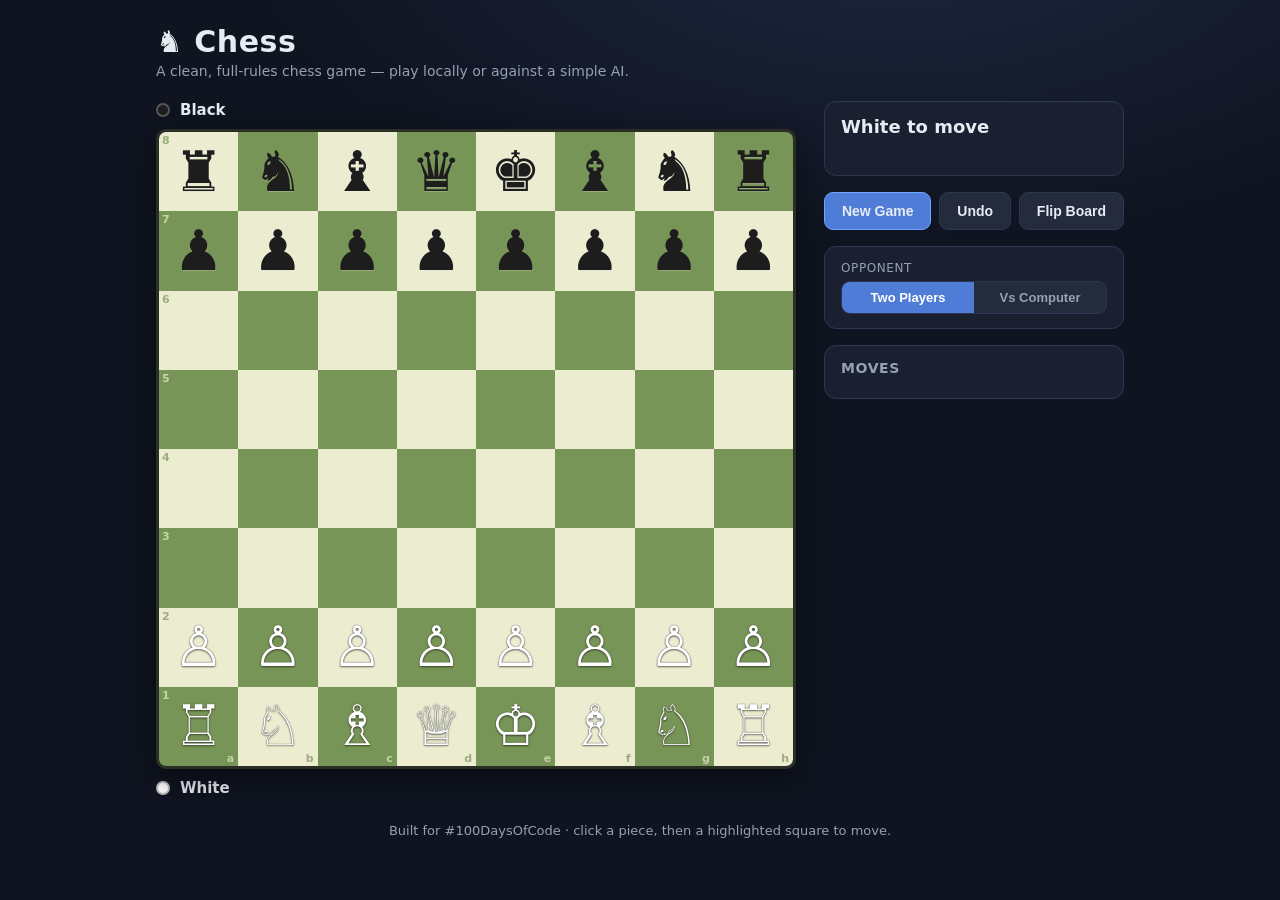
==== chess/index.html @ 86a7ade0 "Add browser-based chess game with full rules and AI opponent A self-contained, dependency-free chess" ====
<!DOCTYPE html>
<html lang="en">
<head>
<meta charset="UTF-8" />
<meta name="viewport" content="width=device-width, initial-scale=1.0" />
<title>Chess</title>
<link rel="stylesheet" href="style.css" />
</head>
<body>
  <div class="app">
    <header class="topbar">
      <h1>♞ Chess</h1>
      <p class="tagline">A clean, full-rules chess game — play locally or against a simple AI.</p>
    </header>

    <main class="layout">
      <section class="board-area">
        <div class="player-tag" id="topPlayer">
          <span class="dot black"></span>
          <span class="name">Black</span>
          <span class="captured" id="capturedByWhite"></span>
        </div>

        <div class="board-wrap">
          <div id="board" class="board" role="grid" aria-label="Chess board"></div>
          <div id="promotion" class="promotion hidden" role="dialog" aria-label="Choose promotion piece"></div>
        </div>

        <div class="player-tag" id="bottomPlayer">
          <span class="dot white"></span>
          <span class="name">White</span>
          <span class="captured" id="capturedByBlack"></span>
        </div>
      </section>

      <aside class="sidebar">
        <div class="status-card">
          <div class="turn" id="turnLabel">White to move</div>
          <div class="message" id="message"></div>
        </div>

        <div class="controls">
          <button id="newGameBtn" class="btn primary">New Game</button>
          <button id="undoBtn" class="btn">Undo</button>
          <button id="flipBtn" class="btn">Flip Board</button>
        </div>

        <div class="mode">
          <label class="mode-label">Opponent</label>
          <div class="segmented" id="modeToggle">
            <button data-mode="human" class="seg active">Two Players</button>
            <button data-mode="ai" class="seg">Vs Computer</button>
          </div>
          <div class="ai-options hidden" id="aiOptions">
            <label class="mode-label">Computer plays</label>
            <div class="segmented" id="aiColorToggle">
              <button data-color="b" class="seg active">Black</button>
              <button data-color="w" class="seg">White</button>
            </div>
            <label class="mode-label">Difficulty</label>
            <div class="segmented" id="aiLevelToggle">
              <button data-level="1" class="seg">Easy</button>
              <button data-level="2" class="seg active">Medium</button>
              <button data-level="3" class="seg">Hard</button>
            </div>
          </div>
        </div>

        <div class="history-card">
          <h2>Moves</h2>
          <ol id="moveList" class="move-list"></ol>
        </div>
      </aside>
    </main>

    <footer class="footer">
      <span>Built for #100DaysOfCode · click a piece, then a highlighted square to move.</span>
    </footer>
  </div>

  <script src="chess.js"></script>
  <script src="ai.js"></script>
  <script src="app.js"></script>
</body>
</html>
---- chess/style.css ----
:root {
  --bg: #0f1420;
  --panel: #1a2030;
  --panel-2: #232b3d;
  --text: #e7ecf3;
  --muted: #94a0b4;
  --accent: #6ea8fe;
  --accent-2: #4f7cd6;
  --light: #ebecd0;
  --dark: #779556;
  --select: #f6f669;
  --last: rgba(246, 246, 105, 0.45);
  --check: #ff5a5a;
  --border: #2c3852;
  --shadow: 0 10px 30px rgba(0, 0, 0, 0.45);
}

* { box-sizing: border-box; }

body {
  margin: 0;
  font-family: "Segoe UI", system-ui, -apple-system, Roboto, Helvetica, Arial, sans-serif;
  background: radial-gradient(1200px 600px at 70% -10%, #1d2740 0%, var(--bg) 55%);
  color: var(--text);
  min-height: 100vh;
}

.app {
  max-width: 1000px;
  margin: 0 auto;
  padding: 24px 16px 40px;
}

.topbar h1 {
  margin: 0;
  font-size: 30px;
  letter-spacing: 0.5px;
}

.tagline {
  margin: 4px 0 0;
  color: var(--muted);
  font-size: 14px;
}

.layout {
  display: grid;
  grid-template-columns: minmax(320px, 1fr) 300px;
  gap: 28px;
  margin-top: 22px;
  align-items: start;
}

@media (max-width: 820px) {
  .layout { grid-template-columns: 1fr; }
}

/* ---------- Board ---------- */

.board-area { display: flex; flex-direction: column; gap: 10px; }

.board-wrap { position: relative; }

.board {
  display: grid;
  grid-template-columns: repeat(8, 1fr);
  grid-template-rows: repeat(8, 1fr);
  aspect-ratio: 1 / 1;
  width: 100%;
  border-radius: 10px;
  overflow: hidden;
  box-shadow: var(--shadow);
  border: 3px solid #2a2f25;
  user-select: none;
}

.square {
  position: relative;
  display: flex;
  align-items: center;
  justify-content: center;
  cursor: pointer;
}

.square.light { background: var(--light); }
.square.dark { background: var(--dark); }

.square.last-move::after {
  content: "";
  position: absolute;
  inset: 0;
  background: var(--last);
  pointer-events: none;
}

.square.selected {
  box-shadow: inset 0 0 0 4px var(--select);
}

.square.in-check .piece {
  background: radial-gradient(circle, rgba(255, 60, 60, 0.85) 30%, transparent 70%);
  border-radius: 50%;
}

.piece {
  font-size: clamp(28px, 8.2vw, 56px);
  line-height: 1;
  position: relative;
  z-index: 2;
  transition: transform 0.08s ease;
}

.piece.white {
  color: #ffffff;
  text-shadow: 0 1px 2px rgba(0, 0, 0, 0.55), 0 0 1px #444;
}
.piece.black {
  color: #1d1d1d;
  text-shadow: 0 1px 1px rgba(255, 255, 255, 0.25);
}

.square:hover .piece { transform: translateY(-2px); }

.hint {
  position: absolute;
  z-index: 1;
  pointer-events: none;
}
.move-hint {
  width: 28%;
  height: 28%;
  border-radius: 50%;
  background: rgba(20, 20, 20, 0.35);
}
.capture-hint {
  inset: 6%;
  border-radius: 50%;
  border: 5px solid rgba(20, 20, 20, 0.35);
}

.coord {
  position: absolute;
  font-size: 11px;
  font-weight: 700;
  opacity: 0.7;
  z-index: 3;
  pointer-events: none;
}
.coord.rank { top: 2px; left: 3px; }
.coord.file { bottom: 1px; right: 4px; }
.square.light .coord { color: var(--dark); }
.square.dark .coord { color: var(--light); }

/* ---------- Players ---------- */

.player-tag {
  display: flex;
  align-items: center;
  gap: 10px;
  font-weight: 600;
  font-size: 15px;
}
.dot {
  width: 14px; height: 14px;
  border-radius: 50%;
  border: 2px solid #00000040;
}
.dot.white { background: #fff; }
.dot.black { background: #1d1d1d; border-color: #ffffff40; }
.captured {
  color: var(--muted);
  font-size: 20px;
  letter-spacing: -2px;
  line-height: 1;
}

/* ---------- Sidebar ---------- */

.sidebar { display: flex; flex-direction: column; gap: 16px; }

.status-card, .history-card, .mode {
  background: var(--panel);
  border: 1px solid var(--border);
  border-radius: 12px;
  padding: 14px 16px;
}

.turn { font-size: 18px; font-weight: 700; }
.message { margin-top: 6px; font-size: 14px; color: var(--muted); min-height: 18px; }
.message.check { color: #ffb454; font-weight: 600; }
.message.win { color: #7ee787; font-weight: 700; }
.message.draw { color: #b59cff; font-weight: 600; }

.controls { display: flex; gap: 8px; flex-wrap: wrap; }

.btn {
  flex: 1 1 auto;
  background: var(--panel-2);
  color: var(--text);
  border: 1px solid var(--border);
  border-radius: 9px;
  padding: 10px 12px;
  font-size: 14px;
  font-weight: 600;
  cursor: pointer;
  transition: background 0.15s ease, transform 0.05s ease;
}
.btn:hover { background: #2c3650; }
.btn:active { transform: translateY(1px); }
.btn.primary { background: var(--accent-2); border-color: var(--accent); }
.btn.primary:hover { background: var(--accent); }

.mode-label {
  display: block;
  font-size: 12px;
  text-transform: uppercase;
  letter-spacing: 0.6px;
  color: var(--muted);
  margin: 10px 0 6px;
}
.mode-label:first-child { margin-top: 0; }

.segmented {
  display: flex;
  background: var(--panel-2);
  border: 1px solid var(--border);
  border-radius: 9px;
  overflow: hidden;
}
.seg {
  flex: 1;
  background: transparent;
  color: var(--muted);
  border: none;
  padding: 8px 6px;
  font-size: 13px;
  font-weight: 600;
  cursor: pointer;
  transition: background 0.15s ease, color 0.15s ease;
}
.seg:hover { color: var(--text); }
.seg.active { background: var(--accent-2); color: #fff; }

.ai-options { margin-top: 12px; }

.history-card h2 {
  margin: 0 0 8px;
  font-size: 14px;
  text-transform: uppercase;
  letter-spacing: 0.6px;
  color: var(--muted);
}
.move-list {
  list-style: none;
  margin: 0;
  padding: 0;
  max-height: 260px;
  overflow-y: auto;
  font-variant-numeric: tabular-nums;
}
.move-list li {
  display: grid;
  grid-template-columns: 34px 1fr 1fr;
  gap: 4px;
  padding: 3px 4px;
  border-radius: 6px;
  font-size: 14px;
}
.move-list li:nth-child(odd) { background: rgba(255, 255, 255, 0.03); }
.moveno { color: var(--muted); }
.san { font-weight: 600; }

/* ---------- Promotion ---------- */

.promotion {
  position: absolute;
  top: 50%;
  left: 50%;
  transform: translate(-50%, -50%);
  display: flex;
  gap: 6px;
  background: var(--panel);
  border: 1px solid var(--accent);
  border-radius: 12px;
  padding: 10px;
  box-shadow: var(--shadow);
  z-index: 10;
}
.promo-piece {
  font-size: 40px;
  width: 60px; height: 60px;
  background: var(--panel-2);
  border: 1px solid var(--border);
  border-radius: 8px;
  cursor: pointer;
  display: flex;
  align-items: center;
  justify-content: center;
}
.promo-piece.white { color: #fff; text-shadow: 0 1px 2px #000; }
.promo-piece.black { color: #1d1d1d; }
.promo-piece:hover { background: #2c3650; }

.hidden { display: none !important; }

.footer {
  margin-top: 26px;
  text-align: center;
  color: var(--muted);
  font-size: 13px;
}
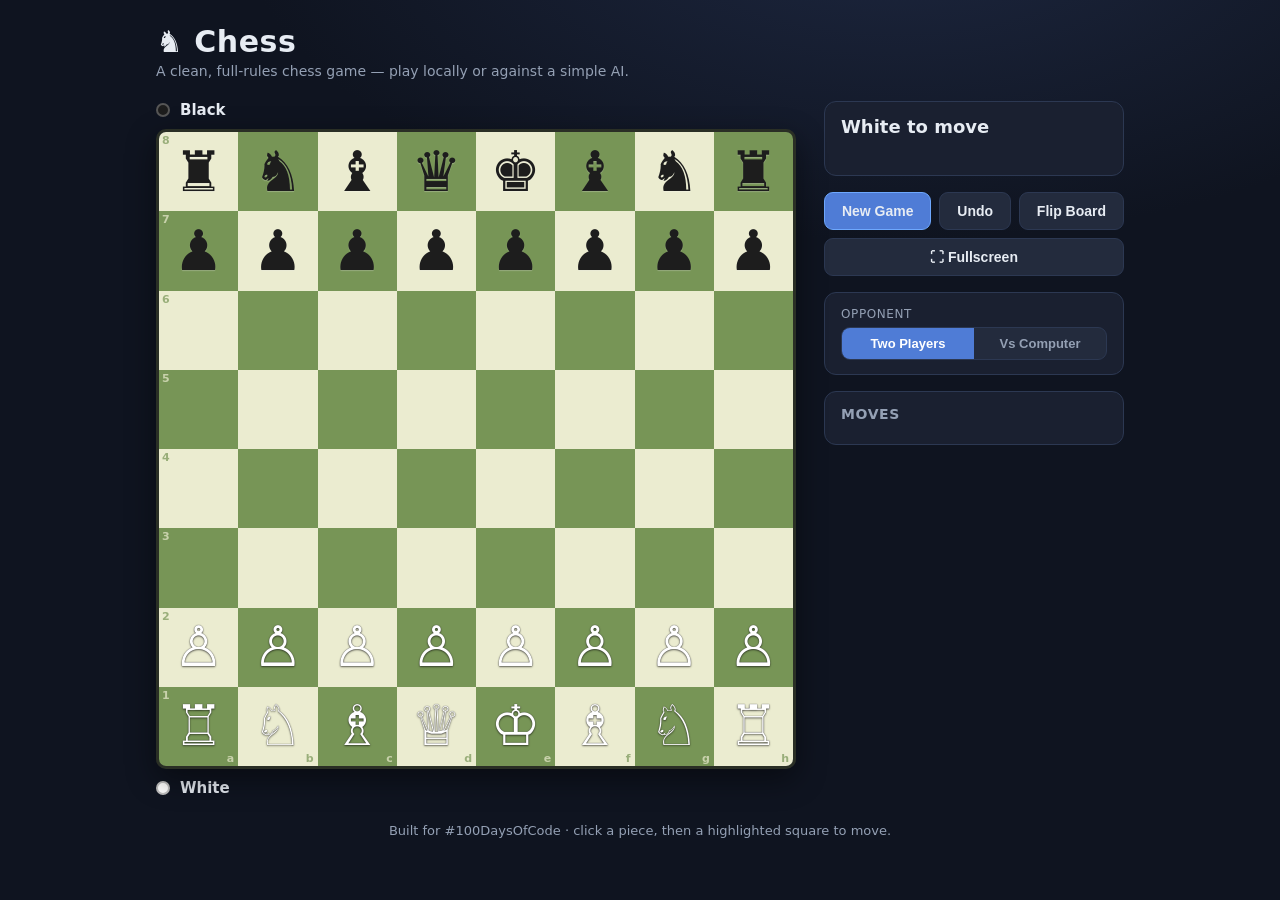
==== commit 384941ef: "Make chess game a mobile-friendly PWA with auto-fullscreen - Add web app manifest (display: fullscre" ====
--- a/chess/index.html
+++ b/chess/index.html
@@ -2,8 +2,22 @@
 <html lang="en">
 <head>
 <meta charset="UTF-8" />
-<meta name="viewport" content="width=device-width, initial-scale=1.0" />
+<meta name="viewport" content="width=device-width, initial-scale=1.0, viewport-fit=cover, maximum-scale=1.0" />
 <title>Chess</title>
+<meta name="description" content="A clean, full-rules chess game with an AI opponent. Works offline and installs as an app." />
+
+<!-- PWA -->
+<link rel="manifest" href="manifest.webmanifest" />
+<meta name="theme-color" content="#0f1420" />
+
+<!-- iOS / mobile web app -->
+<meta name="mobile-web-app-capable" content="yes" />
+<meta name="apple-mobile-web-app-capable" content="yes" />
+<meta name="apple-mobile-web-app-status-bar-style" content="black-translucent" />
+<meta name="apple-mobile-web-app-title" content="Chess" />
+
+<link rel="icon" href="icon.svg" />
+<link rel="apple-touch-icon" href="icon.svg" />
 <link rel="stylesheet" href="style.css" />
 </head>
 <body>
@@ -43,6 +57,7 @@
           <button id="newGameBtn" class="btn primary">New Game</button>
           <button id="undoBtn" class="btn">Undo</button>
           <button id="flipBtn" class="btn">Flip Board</button>
+          <button id="fullscreenBtn" class="btn" aria-label="Toggle fullscreen">⛶ Fullscreen</button>
         </div>
 
         <div class="mode">
--- a/chess/style.css
+++ b/chess/style.css
@@ -17,18 +17,30 @@
 
 * { box-sizing: border-box; }
 
+html { overscroll-behavior: none; }
+
 body {
   margin: 0;
   font-family: "Segoe UI", system-ui, -apple-system, Roboto, Helvetica, Arial, sans-serif;
   background: radial-gradient(1200px 600px at 70% -10%, #1d2740 0%, var(--bg) 55%);
   color: var(--text);
   min-height: 100vh;
-}
+  min-height: 100dvh;
+  overscroll-behavior: none;
+  -webkit-tap-highlight-color: transparent;
+}
+
+button { touch-action: manipulation; }
 
 .app {
   max-width: 1000px;
   margin: 0 auto;
   padding: 24px 16px 40px;
+  /* Respect notches / rounded corners when fullscreen or installed. */
+  padding-left: max(16px, env(safe-area-inset-left));
+  padding-right: max(16px, env(safe-area-inset-right));
+  padding-top: max(24px, env(safe-area-inset-top));
+  padding-bottom: max(40px, env(safe-area-inset-bottom));
 }
 
 .topbar h1 {
@@ -309,3 +321,57 @@
   color: var(--muted);
   font-size: 13px;
 }
+
+/* ---------- Mobile & PWA ---------- */
+
+/* When running fullscreen or as an installed app, drop the chrome that
+   wastes vertical space so the board gets the screen. */
+body.fs .tagline,
+body.standalone .tagline,
+body.fs .footer,
+body.standalone .footer {
+  display: none;
+}
+body.fs .topbar h1,
+body.standalone .topbar h1 {
+  font-size: 22px;
+}
+
+@media (max-width: 820px) {
+  .app {
+    padding-top: max(12px, env(safe-area-inset-top));
+    padding-bottom: max(16px, env(safe-area-inset-bottom));
+  }
+
+  .topbar h1 { font-size: 24px; }
+  .tagline { font-size: 13px; }
+
+  /* Board first, sized to fit either width (portrait) or height (landscape). */
+  .board-wrap {
+    width: min(94vw, 70vh);
+    margin: 0 auto;
+  }
+  .player-tag { justify-content: center; }
+
+  .controls .btn { flex: 1 1 40%; }
+
+  .move-list { max-height: 160px; }
+
+  /* Bigger, easier-to-hit pieces relative to the smaller board. */
+  .piece { font-size: clamp(26px, 11vw, 52px); }
+}
+
+/* Landscape phones: place the board beside the controls so it stays large. */
+@media (max-width: 920px) and (orientation: landscape) {
+  .layout {
+    grid-template-columns: auto 1fr;
+    align-items: center;
+  }
+  .board-wrap { width: min(96vw, 86vh); }
+  .topbar, .footer { display: none; }
+  .app { padding-top: max(8px, env(safe-area-inset-top)); }
+  .move-list { max-height: 120px; }
+}
+
+/* Avoid accidental double-tap zoom / text selection while playing. */
+.board, .controls, .segmented, .player-tag { touch-action: manipulation; }
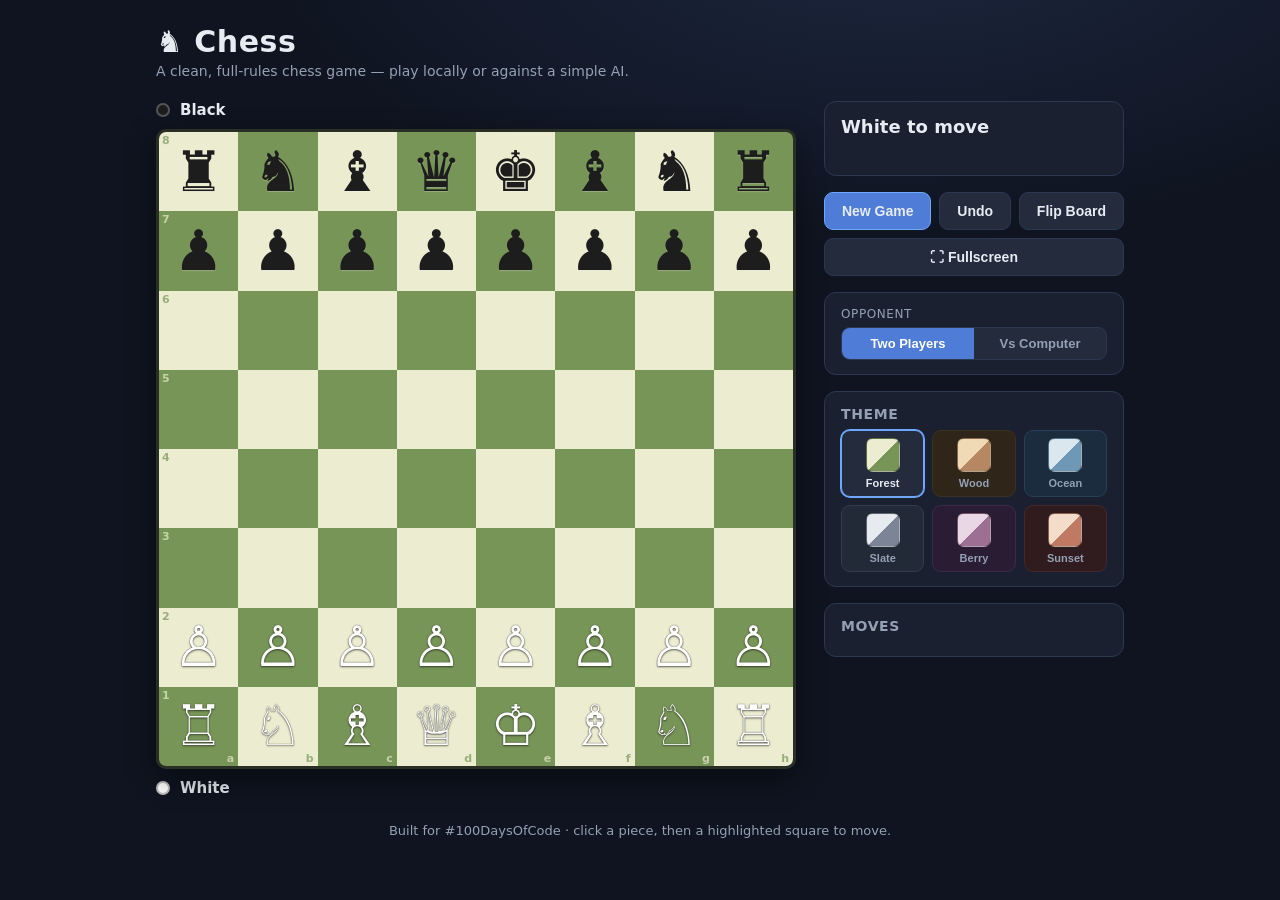
==== commit 29d55007: "Add PNG app icons and selectable color themes Icons: - Add PNG app icons (192, 512, maskable 512, an" ====
--- a/chess/index.html
+++ b/chess/index.html
@@ -17,7 +17,8 @@
 <meta name="apple-mobile-web-app-title" content="Chess" />
 
 <link rel="icon" href="icon.svg" />
-<link rel="apple-touch-icon" href="icon.svg" />
+<link rel="icon" type="image/png" sizes="192x192" href="icon-192.png" />
+<link rel="apple-touch-icon" href="apple-touch-icon.png" />
 <link rel="stylesheet" href="style.css" />
 </head>
 <body>
@@ -81,6 +82,11 @@
           </div>
         </div>
 
+        <div class="theme-card">
+          <h2>Theme</h2>
+          <div class="theme-grid" id="themePicker"></div>
+        </div>
+
         <div class="history-card">
           <h2>Moves</h2>
           <ol id="moveList" class="move-list"></ol>
--- a/chess/style.css
+++ b/chess/style.css
@@ -1,5 +1,8 @@
 :root {
+  /* Default theme: "Forest" green (lichess-like). Other themes override
+     these custom properties via [data-theme="..."] on the <html> element. */
   --bg: #0f1420;
+  --bg2: #1d2740;
   --panel: #1a2030;
   --panel-2: #232b3d;
   --text: #e7ecf3;
@@ -15,6 +18,48 @@
   --shadow: 0 10px 30px rgba(0, 0, 0, 0.45);
 }
 
+/* ---------- Color themes (derived from the base palette) ---------- */
+
+[data-theme="wood"] {
+  --bg: #1c1712; --bg2: #2a2018;
+  --panel: #241c14; --panel-2: #2f2519; --border: #3d3122;
+  --accent: #d8a05a; --accent-2: #a9763c;
+  --light: #f0d9b5; --dark: #b58863;
+  --select: #f4e07a; --last: rgba(244, 224, 122, 0.5);
+}
+
+[data-theme="ocean"] {
+  --bg: #0b1622; --bg2: #11263a;
+  --panel: #11202e; --panel-2: #1a2c3d; --border: #26415a;
+  --accent: #56c2e6; --accent-2: #3a8fc0;
+  --light: #dbe7ee; --dark: #6f97b6;
+  --select: #ffe06a; --last: rgba(86, 194, 230, 0.42);
+}
+
+[data-theme="slate"] {
+  --bg: #101319; --bg2: #1b2230;
+  --panel: #191e27; --panel-2: #232a37; --border: #333c4c;
+  --accent: #9aa7bd; --accent-2: #6c7891;
+  --light: #e7eaef; --dark: #7b8597;
+  --select: #f0e07a; --last: rgba(154, 167, 189, 0.42);
+}
+
+[data-theme="berry"] {
+  --bg: #160f1a; --bg2: #241531;
+  --panel: #1e1426; --panel-2: #2a1d33; --border: #3c2b48;
+  --accent: #c77db0; --accent-2: #9c5a86;
+  --light: #ead7e6; --dark: #9c6f93;
+  --select: #ffd76a; --last: rgba(199, 125, 176, 0.42);
+}
+
+[data-theme="sunset"] {
+  --bg: #1a1012; --bg2: #2c1618;
+  --panel: #221416; --panel-2: #301c1e; --border: #46282a;
+  --accent: #ff9f6b; --accent-2: #d46a4a;
+  --light: #f3dcc9; --dark: #c07a63;
+  --select: #ffe07a; --last: rgba(255, 159, 107, 0.42);
+}
+
 * { box-sizing: border-box; }
 
 html { overscroll-behavior: none; }
@@ -22,10 +67,11 @@
 body {
   margin: 0;
   font-family: "Segoe UI", system-ui, -apple-system, Roboto, Helvetica, Arial, sans-serif;
-  background: radial-gradient(1200px 600px at 70% -10%, #1d2740 0%, var(--bg) 55%);
+  background: radial-gradient(1200px 600px at 70% -10%, var(--bg2) 0%, var(--bg) 55%);
   color: var(--text);
   min-height: 100vh;
   min-height: 100dvh;
+  transition: background-color 0.25s ease;
   overscroll-behavior: none;
   -webkit-tap-highlight-color: transparent;
 }
@@ -94,6 +140,7 @@
   cursor: pointer;
 }
 
+.square { transition: background-color 0.25s ease; }
 .square.light { background: var(--light); }
 .square.dark { background: var(--dark); }
 
@@ -190,7 +237,7 @@
 
 .sidebar { display: flex; flex-direction: column; gap: 16px; }
 
-.status-card, .history-card, .mode {
+.status-card, .history-card, .mode, .theme-card {
   background: var(--panel);
   border: 1px solid var(--border);
   border-radius: 12px;
@@ -255,12 +302,49 @@
 
 .ai-options { margin-top: 12px; }
 
-.history-card h2 {
+.history-card h2,
+.theme-card h2 {
   margin: 0 0 8px;
   font-size: 14px;
   text-transform: uppercase;
   letter-spacing: 0.6px;
   color: var(--muted);
+}
+
+/* ---------- Theme picker ---------- */
+
+.theme-grid {
+  display: grid;
+  grid-template-columns: repeat(3, 1fr);
+  gap: 8px;
+}
+.swatch {
+  display: flex;
+  flex-direction: column;
+  align-items: center;
+  gap: 5px;
+  padding: 7px 4px;
+  background: var(--panel-2);
+  border: 1px solid var(--border);
+  border-radius: 9px;
+  cursor: pointer;
+  color: var(--muted);
+  font-size: 11px;
+  font-weight: 600;
+  transition: border-color 0.15s ease, color 0.15s ease, transform 0.05s ease;
+}
+.swatch:hover { color: var(--text); }
+.swatch:active { transform: translateY(1px); }
+.swatch.active {
+  border-color: var(--accent);
+  color: var(--text);
+  box-shadow: 0 0 0 1px var(--accent);
+}
+.swatch .chip {
+  width: 34px;
+  height: 34px;
+  border-radius: 7px;
+  border: 1px solid rgba(0, 0, 0, 0.25);
 }
 .move-list {
   list-style: none;
